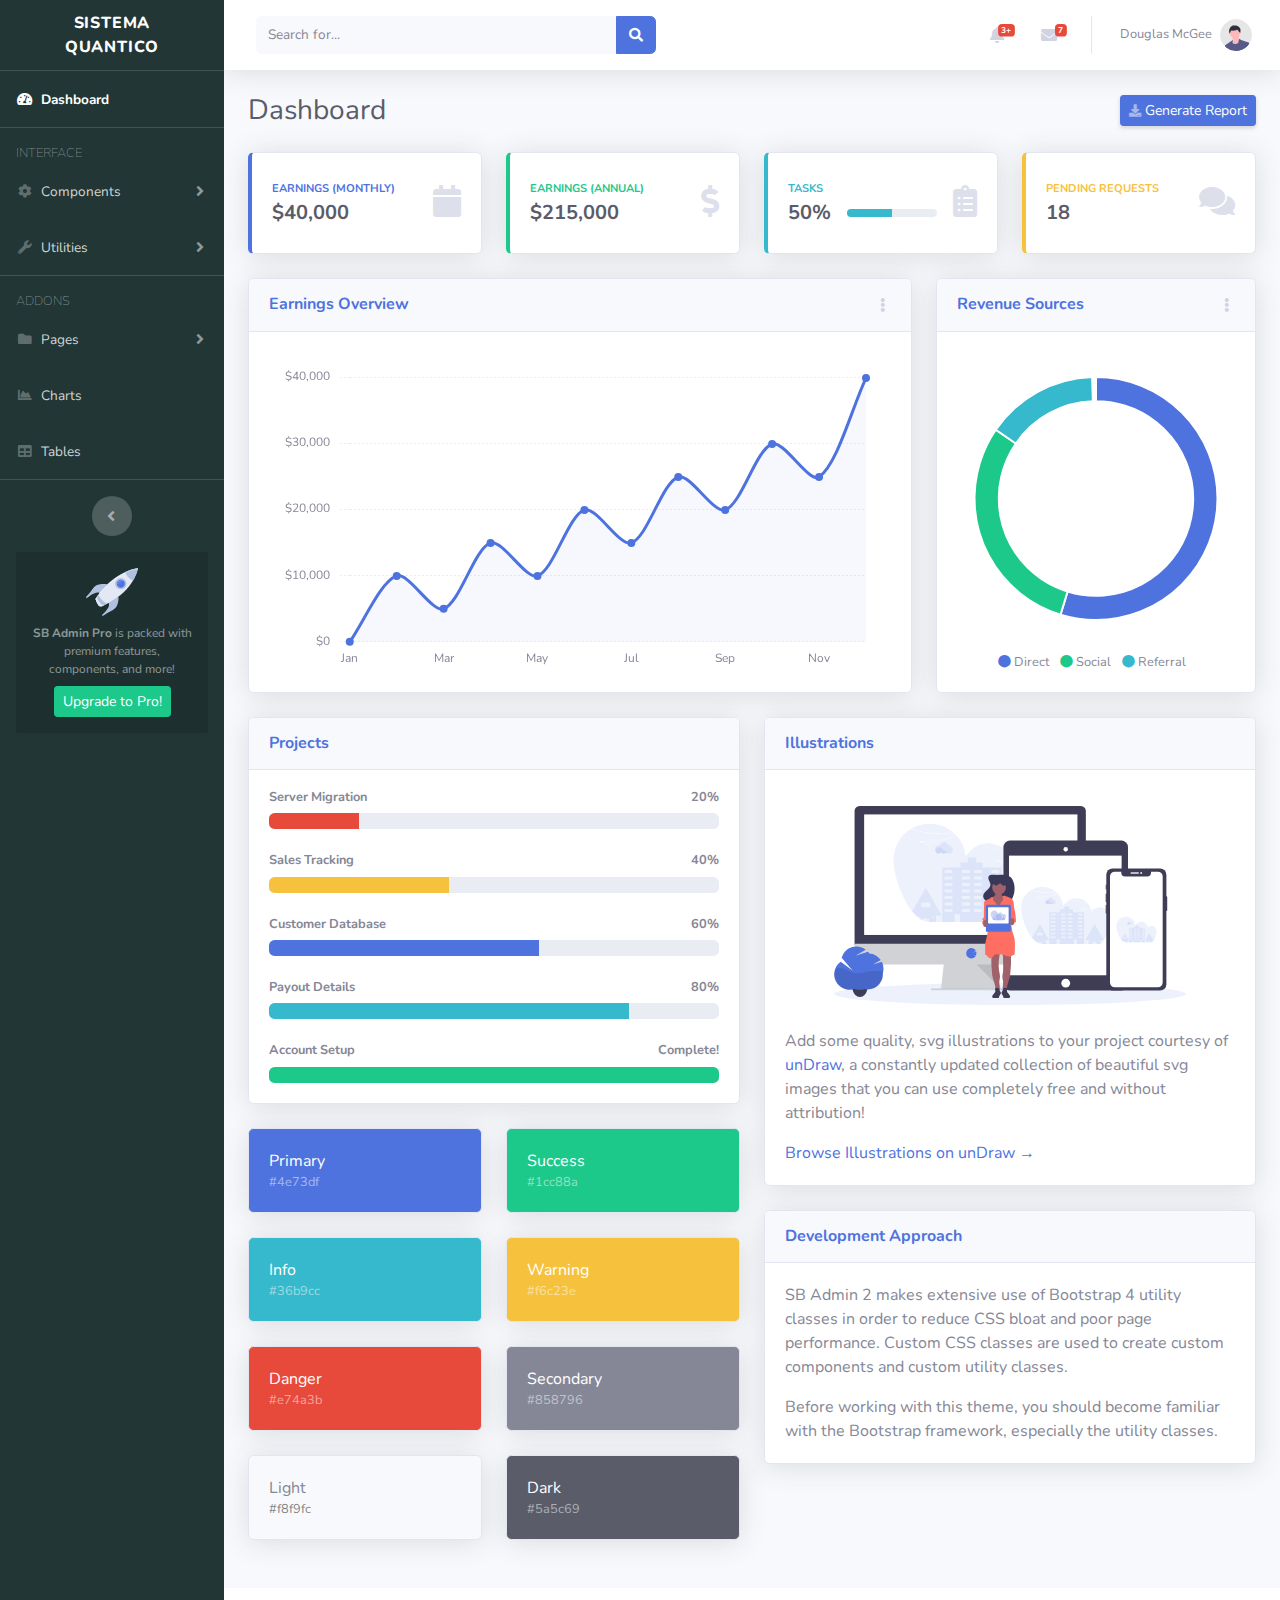
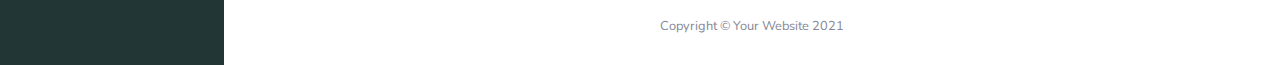
==== index.html @ 856a791e "eu nao soube oq escrever" ====
<!DOCTYPE html>
<html lang="en">

<head>

    <meta charset="utf-8">
    <meta http-equiv="X-UA-Compatible" content="IE=edge">
    <meta name="viewport" content="width=device-width, initial-scale=1, shrink-to-fit=no">
    <meta name="description" content="">
    <meta name="author" content="">

    <title>SB Admin 2 - Dashboard</title>

    <!-- Custom fonts for this template-->
    <link href="vendor/fontawesome-free/css/all.min.css" rel="stylesheet" type="text/css">
    <link
        href="https://fonts.googleapis.com/css?family=Nunito:200,200i,300,300i,400,400i,600,600i,700,700i,800,800i,900,900i"
        rel="stylesheet">

    <!-- Custom styles for this template-->
    <link href="css/sb-admin-2.min.css" rel="stylesheet">

</head>

<body id="page-top">

    <!-- Page Wrapper -->
    <div id="wrapper">

        <!-- Sidebar -->
        <ul class="navbar-nav bg-gradient-primary sidebar sidebar-dark accordion" id="accordionSidebar">

            <!-- Sidebar - Brand -->
            <a class="sidebar-brand d-flex align-items-center justify-content-center" href="index.html">
                <div class="sidebar-brand-icon rotate-n-15">
                    
                </div>
                <div class="sidebar-brand-text mx-3">Sistema Quantico</div>
            </a>

            <!-- Divider -->
            <hr class="sidebar-divider my-0">

            <!-- Nav Item - Dashboard -->
            <li class="nav-item active">
                <a class="nav-link" href="index.html">
                    <i class="fas fa-fw fa-tachometer-alt"></i>
                    <span>Dashboard</span></a>
            </li>

            <!-- Divider -->
            <hr class="sidebar-divider">

            <!-- Heading -->
            <div class="sidebar-heading">
                Interface
            </div>

            <!-- Nav Item - Pages Collapse Menu -->
            <li class="nav-item">
                <a class="nav-link collapsed" href="#" data-toggle="collapse" data-target="#collapseTwo"
                    aria-expanded="true" aria-controls="collapseTwo">
                    <i class="fas fa-fw fa-cog"></i>
                    <span>Components</span>
                </a>
                <div id="collapseTwo" class="collapse" aria-labelledby="headingTwo" data-parent="#accordionSidebar">
                    <div class="bg-white py-2 collapse-inner rounded">
                        <h6 class="collapse-header">Custom Components:</h6>
                        <a class="collapse-item" href="buttons.html">Buttons</a>
                        <a class="collapse-item" href="cards.html">Cards</a>
                    </div>
                </div>
            </li>

            <!-- Nav Item - Utilities Collapse Menu -->
            <li class="nav-item">
                <a class="nav-link collapsed" href="#" data-toggle="collapse" data-target="#collapseUtilities"
                    aria-expanded="true" aria-controls="collapseUtilities">
                    <i class="fas fa-fw fa-wrench"></i>
                    <span>Utilities</span>
                </a>
                <div id="collapseUtilities" class="collapse" aria-labelledby="headingUtilities"
                    data-parent="#accordionSidebar">
                    <div class="bg-white py-2 collapse-inner rounded">
                        <h6 class="collapse-header">Custom Utilities:</h6>
                        <a class="collapse-item" href="utilities-color.html">Colors</a>
                        <a class="collapse-item" href="utilities-border.html">Borders</a>
                        <a class="collapse-item" href="utilities-animation.html">Animations</a>
                        <a class="collapse-item" href="utilities-other.html">Other</a>
                    </div>
                </div>
            </li>

            <!-- Divider -->
            <hr class="sidebar-divider">

            <!-- Heading -->
            <div class="sidebar-heading">
                Addons
            </div>

            <!-- Nav Item - Pages Collapse Menu -->
            <li class="nav-item">
                <a class="nav-link collapsed" href="#" data-toggle="collapse" data-target="#collapsePages"
                    aria-expanded="true" aria-controls="collapsePages">
                    <i class="fas fa-fw fa-folder"></i>
                    <span>Pages</span>
                </a>
                <div id="collapsePages" class="collapse" aria-labelledby="headingPages" data-parent="#accordionSidebar">
                    <div class="bg-white py-2 collapse-inner rounded">
                        <h6 class="collapse-header">Login Screens:</h6>
                        <a class="collapse-item" href="login.html">Login</a>
                        <a class="collapse-item" href="register.html">Register</a>
                        <a class="collapse-item" href="forgot-password.html">Forgot Password</a>
                        <div class="collapse-divider"></div>
                        <h6 class="collapse-header">Other Pages:</h6>
                        <a class="collapse-item" href="404.html">404 Page</a>
                        <a class="collapse-item" href="blank.html">Blank Page</a>
                    </div>
                </div>
            </li>

            <!-- Nav Item - Charts -->
            <li class="nav-item">
                <a class="nav-link" href="charts.html">
                    <i class="fas fa-fw fa-chart-area"></i>
                    <span>Charts</span></a>
            </li>

            <!-- Nav Item - Tables -->
            <li class="nav-item">
                <a class="nav-link" href="tables.html">
                    <i class="fas fa-fw fa-table"></i>
                    <span>Tables</span></a>
            </li>

            <!-- Divider -->
            <hr class="sidebar-divider d-none d-md-block">

            <!-- Sidebar Toggler (Sidebar) -->
            <div class="text-center d-none d-md-inline">
                <button class="rounded-circle border-0" id="sidebarToggle"></button>
            </div>

            <!-- Sidebar Message -->
            <div class="sidebar-card d-none d-lg-flex">
                <img class="sidebar-card-illustration mb-2" src="img/undraw_rocket.svg" alt="...">
                <p class="text-center mb-2"><strong>SB Admin Pro</strong> is packed with premium features, components, and more!</p>
                <a class="btn btn-success btn-sm" href="https://startbootstrap.com/theme/sb-admin-pro">Upgrade to Pro!</a>
            </div>

        </ul>
        <!-- End of Sidebar -->

        <!-- Content Wrapper -->
        <div id="content-wrapper" class="d-flex flex-column">

            <!-- Main Content -->
            <div id="content">

                <!-- Topbar -->
                <nav class="navbar navbar-expand navbar-light bg-white topbar mb-4 static-top shadow">

                    <!-- Sidebar Toggle (Topbar) -->
                    <button id="sidebarToggleTop" class="btn btn-link d-md-none rounded-circle mr-3">
                        <i class="fa fa-bars"></i>
                    </button>

                    <!-- Topbar Search -->
                    <form
                        class="d-none d-sm-inline-block form-inline mr-auto ml-md-3 my-2 my-md-0 mw-100 navbar-search">
                        <div class="input-group">
                            <input type="text" class="form-control bg-light border-0 small" placeholder="Search for..."
                                aria-label="Search" aria-describedby="basic-addon2">
                            <div class="input-group-append">
                                <button class="btn btn-primary" type="button">
                                    <i class="fas fa-search fa-sm"></i>
                                </button>
                            </div>
                        </div>
                    </form>

                    <!-- Topbar Navbar -->
                    <ul class="navbar-nav ml-auto">

                        <!-- Nav Item - Search Dropdown (Visible Only XS) -->
                        <li class="nav-item dropdown no-arrow d-sm-none">
                            <a class="nav-link dropdown-toggle" href="#" id="searchDropdown" role="button"
                                data-toggle="dropdown" aria-haspopup="true" aria-expanded="false">
                                <i class="fas fa-search fa-fw"></i>
                            </a>
                            <!-- Dropdown - Messages -->
                            <div class="dropdown-menu dropdown-menu-right p-3 shadow animated--grow-in"
                                aria-labelledby="searchDropdown">
                                <form class="form-inline mr-auto w-100 navbar-search">
                                    <div class="input-group">
                                        <input type="text" class="form-control bg-light border-0 small"
                                            placeholder="Search for..." aria-label="Search"
                                            aria-describedby="basic-addon2">
                                        <div class="input-group-append">
                                            <button class="btn btn-primary" type="button">
                                                <i class="fas fa-search fa-sm"></i>
                                            </button>
                                        </div>
                                    </div>
                                </form>
                            </div>
                        </li>

                        <!-- Nav Item - Alerts -->
                        <li class="nav-item dropdown no-arrow mx-1">
                            <a class="nav-link dropdown-toggle" href="#" id="alertsDropdown" role="button"
                                data-toggle="dropdown" aria-haspopup="true" aria-expanded="false">
                                <i class="fas fa-bell fa-fw"></i>
                                <!-- Counter - Alerts -->
                                <span class="badge badge-danger badge-counter">3+</span>
                            </a>
                            <!-- Dropdown - Alerts -->
                            <div class="dropdown-list dropdown-menu dropdown-menu-right shadow animated--grow-in"
                                aria-labelledby="alertsDropdown">
                                <h6 class="dropdown-header">
                                    Alerts Center
                                </h6>
                                <a class="dropdown-item d-flex align-items-center" href="#">
                                    <div class="mr-3">
                                        <div class="icon-circle bg-primary">
                                            <i class="fas fa-file-alt text-white"></i>
                                        </div>
                                    </div>
                                    <div>
                                        <div class="small text-gray-500">December 12, 2019</div>
                                        <span class="font-weight-bold">A new monthly report is ready to download!</span>
                                    </div>
                                </a>
                                <a class="dropdown-item d-flex align-items-center" href="#">
                                    <div class="mr-3">
                                        <div class="icon-circle bg-success">
                                            <i class="fas fa-donate text-white"></i>
                                        </div>
                                    </div>
                                    <div>
                                        <div class="small text-gray-500">December 7, 2019</div>
                                        $290.29 has been deposited into your account!
                                    </div>
                                </a>
                                <a class="dropdown-item d-flex align-items-center" href="#">
                                    <div class="mr-3">
                                        <div class="icon-circle bg-warning">
                                            <i class="fas fa-exclamation-triangle text-white"></i>
                                        </div>
                                    </div>
                                    <div>
                                        <div class="small text-gray-500">December 2, 2019</div>
                                        Spending Alert: We've noticed unusually high spending for your account.
                                    </div>
                                </a>
                                <a class="dropdown-item text-center small text-gray-500" href="#">Show All Alerts</a>
                            </div>
                        </li>

                        <!-- Nav Item - Messages -->
                        <li class="nav-item dropdown no-arrow mx-1">
                            <a class="nav-link dropdown-toggle" href="#" id="messagesDropdown" role="button"
                                data-toggle="dropdown" aria-haspopup="true" aria-expanded="false">
                                <i class="fas fa-envelope fa-fw"></i>
                                <!-- Counter - Messages -->
                                <span class="badge badge-danger badge-counter">7</span>
                            </a>
                            <!-- Dropdown - Messages -->
                            <div class="dropdown-list dropdown-menu dropdown-menu-right shadow animated--grow-in"
                                aria-labelledby="messagesDropdown">
                                <h6 class="dropdown-header">
                                    Message Center
                                </h6>
                                <a class="dropdown-item d-flex align-items-center" href="#">
                                    <div class="dropdown-list-image mr-3">
                                        <img class="rounded-circle" src="img/undraw_profile_1.svg"
                                            alt="...">
                                        <div class="status-indicator bg-success"></div>
                                    </div>
                                    <div class="font-weight-bold">
                                        <div class="text-truncate">Hi there! I am wondering if you can help me with a
                                            problem I've been having.</div>
                                        <div class="small text-gray-500">Emily Fowler · 58m</div>
                                    </div>
                                </a>
                                <a class="dropdown-item d-flex align-items-center" href="#">
                                    <div class="dropdown-list-image mr-3">
                                        <img class="rounded-circle" src="img/undraw_profile_2.svg"
                                            alt="...">
                                        <div class="status-indicator"></div>
                                    </div>
                                    <div>
                                        <div class="text-truncate">I have the photos that you ordered last month, how
                                            would you like them sent to you?</div>
                                        <div class="small text-gray-500">Jae Chun · 1d</div>
                                    </div>
                                </a>
                                <a class="dropdown-item d-flex align-items-center" href="#">
                                    <div class="dropdown-list-image mr-3">
                                        <img class="rounded-circle" src="img/undraw_profile_3.svg"
                                            alt="...">
                                        <div class="status-indicator bg-warning"></div>
                                    </div>
                                    <div>
                                        <div class="text-truncate">Last month's report looks great, I am very happy with
                                            the progress so far, keep up the good work!</div>
                                        <div class="small text-gray-500">Morgan Alvarez · 2d</div>
                                    </div>
                                </a>
                                <a class="dropdown-item d-flex align-items-center" href="#">
                                    <div class="dropdown-list-image mr-3">
                                        <img class="rounded-circle" src="https://source.unsplash.com/Mv9hjnEUHR4/60x60"
                                            alt="...">
                                        <div class="status-indicator bg-success"></div>
                                    </div>
                                    <div>
                                        <div class="text-truncate">Am I a good boy? The reason I ask is because someone
                                            told me that people say this to all dogs, even if they aren't good...</div>
                                        <div class="small text-gray-500">Chicken the Dog · 2w</div>
                                    </div>
                                </a>
                                <a class="dropdown-item text-center small text-gray-500" href="#">Read More Messages</a>
                            </div>
                        </li>

                        <div class="topbar-divider d-none d-sm-block"></div>

                        <!-- Nav Item - User Information -->
                        <li class="nav-item dropdown no-arrow">
                            <a class="nav-link dropdown-toggle" href="#" id="userDropdown" role="button"
                                data-toggle="dropdown" aria-haspopup="true" aria-expanded="false">
                                <span class="mr-2 d-none d-lg-inline text-gray-600 small">Douglas McGee</span>
                                <img class="img-profile rounded-circle"
                                    src="img/undraw_profile.svg">
                            </a>
                            <!-- Dropdown - User Information -->
                            <div class="dropdown-menu dropdown-menu-right shadow animated--grow-in"
                                aria-labelledby="userDropdown">
                                <a class="dropdown-item" href="#">
                                    <i class="fas fa-user fa-sm fa-fw mr-2 text-gray-400"></i>
                                    Profile
                                </a>
                                <a class="dropdown-item" href="#">
                                    <i class="fas fa-cogs fa-sm fa-fw mr-2 text-gray-400"></i>
                                    Settings
                                </a>
                                <a class="dropdown-item" href="#">
                                    <i class="fas fa-list fa-sm fa-fw mr-2 text-gray-400"></i>
                                    Activity Log
                                </a>
                                <div class="dropdown-divider"></div>
                                <a class="dropdown-item" href="#" data-toggle="modal" data-target="#logoutModal">
                                    <i class="fas fa-sign-out-alt fa-sm fa-fw mr-2 text-gray-400"></i>
                                    Logout
                                </a>
                            </div>
                        </li>

                    </ul>

                </nav>
                <!-- End of Topbar -->

                <!-- Begin Page Content -->
                <div class="container-fluid">

                    <!-- Page Heading -->
                    <div class="d-sm-flex align-items-center justify-content-between mb-4">
                        <h1 class="h3 mb-0 text-gray-800">Dashboard</h1>
                        <a href="#" class="d-none d-sm-inline-block btn btn-sm btn-primary shadow-sm"><i
                                class="fas fa-download fa-sm text-white-50"></i> Generate Report</a>
                    </div>

                    <!-- Content Row -->
                    <div class="row">

                        <!-- Earnings (Monthly) Card Example -->
                        <div class="col-xl-3 col-md-6 mb-4">
                            <div class="card border-left-primary shadow h-100 py-2">
                                <div class="card-body">
                                    <div class="row no-gutters align-items-center">
                                        <div class="col mr-2">
                                            <div class="text-xs font-weight-bold text-primary text-uppercase mb-1">
                                                Earnings (Monthly)</div>
                                            <div class="h5 mb-0 font-weight-bold text-gray-800">$40,000</div>
                                        </div>
                                        <div class="col-auto">
                                            <i class="fas fa-calendar fa-2x text-gray-300"></i>
                                        </div>
                                    </div>
                                </div>
                            </div>
                        </div>

                        <!-- Earnings (Monthly) Card Example -->
                        <div class="col-xl-3 col-md-6 mb-4">
                            <div class="card border-left-success shadow h-100 py-2">
                                <div class="card-body">
                                    <div class="row no-gutters align-items-center">
                                        <div class="col mr-2">
                                            <div class="text-xs font-weight-bold text-success text-uppercase mb-1">
                                                Earnings (Annual)</div>
                                            <div class="h5 mb-0 font-weight-bold text-gray-800">$215,000</div>
                                        </div>
                                        <div class="col-auto">
                                            <i class="fas fa-dollar-sign fa-2x text-gray-300"></i>
                                        </div>
                                    </div>
                                </div>
                            </div>
                        </div>

                        <!-- Earnings (Monthly) Card Example -->
                        <div class="col-xl-3 col-md-6 mb-4">
                            <div class="card border-left-info shadow h-100 py-2">
                                <div class="card-body">
                                    <div class="row no-gutters align-items-center">
                                        <div class="col mr-2">
                                            <div class="text-xs font-weight-bold text-info text-uppercase mb-1">Tasks
                                            </div>
                                            <div class="row no-gutters align-items-center">
                                                <div class="col-auto">
                                                    <div class="h5 mb-0 mr-3 font-weight-bold text-gray-800">50%</div>
                                                </div>
                                                <div class="col">
                                                    <div class="progress progress-sm mr-2">
                                                        <div class="progress-bar bg-info" role="progressbar"
                                                            style="width: 50%" aria-valuenow="50" aria-valuemin="0"
                                                            aria-valuemax="100"></div>
                                                    </div>
                                                </div>
                                            </div>
                                        </div>
                                        <div class="col-auto">
                                            <i class="fas fa-clipboard-list fa-2x text-gray-300"></i>
                                        </div>
                                    </div>
                                </div>
                            </div>
                        </div>

                        <!-- Pending Requests Card Example -->
                        <div class="col-xl-3 col-md-6 mb-4">
                            <div class="card border-left-warning shadow h-100 py-2">
                                <div class="card-body">
                                    <div class="row no-gutters align-items-center">
                                        <div class="col mr-2">
                                            <div class="text-xs font-weight-bold text-warning text-uppercase mb-1">
                                                Pending Requests</div>
                                            <div class="h5 mb-0 font-weight-bold text-gray-800">18</div>
                                        </div>
                                        <div class="col-auto">
                                            <i class="fas fa-comments fa-2x text-gray-300"></i>
                                        </div>
                                    </div>
                                </div>
                            </div>
                        </div>
                    </div>

                    <!-- Content Row -->

                    <div class="row">

                        <!-- Area Chart -->
                        <div class="col-xl-8 col-lg-7">
                            <div class="card shadow mb-4">
                                <!-- Card Header - Dropdown -->
                                <div
                                    class="card-header py-3 d-flex flex-row align-items-center justify-content-between">
                                    <h6 class="m-0 font-weight-bold text-primary">Earnings Overview</h6>
                                    <div class="dropdown no-arrow">
                                        <a class="dropdown-toggle" href="#" role="button" id="dropdownMenuLink"
                                            data-toggle="dropdown" aria-haspopup="true" aria-expanded="false">
                                            <i class="fas fa-ellipsis-v fa-sm fa-fw text-gray-400"></i>
                                        </a>
                                        <div class="dropdown-menu dropdown-menu-right shadow animated--fade-in"
                                            aria-labelledby="dropdownMenuLink">
                                            <div class="dropdown-header">Dropdown Header:</div>
                                            <a class="dropdown-item" href="#">Action</a>
                                            <a class="dropdown-item" href="#">Another action</a>
                                            <div class="dropdown-divider"></div>
                                            <a class="dropdown-item" href="#">Something else here</a>
                                        </div>
                                    </div>
                                </div>
                                <!-- Card Body -->
                                <div class="card-body">
                                    <div class="chart-area">
                                        <canvas id="myAreaChart"></canvas>
                                    </div>
                                </div>
                            </div>
                        </div>

                        <!-- Pie Chart -->
                        <div class="col-xl-4 col-lg-5">
                            <div class="card shadow mb-4">
                                <!-- Card Header - Dropdown -->
                                <div
                                    class="card-header py-3 d-flex flex-row align-items-center justify-content-between">
                                    <h6 class="m-0 font-weight-bold text-primary">Revenue Sources</h6>
                                    <div class="dropdown no-arrow">
                                        <a class="dropdown-toggle" href="#" role="button" id="dropdownMenuLink"
                                            data-toggle="dropdown" aria-haspopup="true" aria-expanded="false">
                                            <i class="fas fa-ellipsis-v fa-sm fa-fw text-gray-400"></i>
                                        </a>
                                        <div class="dropdown-menu dropdown-menu-right shadow animated--fade-in"
                                            aria-labelledby="dropdownMenuLink">
                                            <div class="dropdown-header">Dropdown Header:</div>
                                            <a class="dropdown-item" href="#">Action</a>
                                            <a class="dropdown-item" href="#">Another action</a>
                                            <div class="dropdown-divider"></div>
                                            <a class="dropdown-item" href="#">Something else here</a>
                                        </div>
                                    </div>
                                </div>
                                <!-- Card Body -->
                                <div class="card-body">
                                    <div class="chart-pie pt-4 pb-2">
                                        <canvas id="myPieChart"></canvas>
                                    </div>
                                    <div class="mt-4 text-center small">
                                        <span class="mr-2">
                                            <i class="fas fa-circle text-primary"></i> Direct
                                        </span>
                                        <span class="mr-2">
                                            <i class="fas fa-circle text-success"></i> Social
                                        </span>
                                        <span class="mr-2">
                                            <i class="fas fa-circle text-info"></i> Referral
                                        </span>
                                    </div>
                                </div>
                            </div>
                        </div>
                    </div>

                    <!-- Content Row -->
                    <div class="row">

                        <!-- Content Column -->
                        <div class="col-lg-6 mb-4">

                            <!-- Project Card Example -->
                            <div class="card shadow mb-4">
                                <div class="card-header py-3">
                                    <h6 class="m-0 font-weight-bold text-primary">Projects</h6>
                                </div>
                                <div class="card-body">
                                    <h4 class="small font-weight-bold">Server Migration <span
                                            class="float-right">20%</span></h4>
                                    <div class="progress mb-4">
                                        <div class="progress-bar bg-danger" role="progressbar" style="width: 20%"
                                            aria-valuenow="20" aria-valuemin="0" aria-valuemax="100"></div>
                                    </div>
                                    <h4 class="small font-weight-bold">Sales Tracking <span
                                            class="float-right">40%</span></h4>
                                    <div class="progress mb-4">
                                        <div class="progress-bar bg-warning" role="progressbar" style="width: 40%"
                                            aria-valuenow="40" aria-valuemin="0" aria-valuemax="100"></div>
                                    </div>
                                    <h4 class="small font-weight-bold">Customer Database <span
                                            class="float-right">60%</span></h4>
                                    <div class="progress mb-4">
                                        <div class="progress-bar" role="progressbar" style="width: 60%"
                                            aria-valuenow="60" aria-valuemin="0" aria-valuemax="100"></div>
                                    </div>
                                    <h4 class="small font-weight-bold">Payout Details <span
                                            class="float-right">80%</span></h4>
                                    <div class="progress mb-4">
                                        <div class="progress-bar bg-info" role="progressbar" style="width: 80%"
                                            aria-valuenow="80" aria-valuemin="0" aria-valuemax="100"></div>
                                    </div>
                                    <h4 class="small font-weight-bold">Account Setup <span
                                            class="float-right">Complete!</span></h4>
                                    <div class="progress">
                                        <div class="progress-bar bg-success" role="progressbar" style="width: 100%"
                                            aria-valuenow="100" aria-valuemin="0" aria-valuemax="100"></div>
                                    </div>
                                </div>
                            </div>

                            <!-- Color System -->
                            <div class="row">
                                <div class="col-lg-6 mb-4">
                                    <div class="card bg-primary text-white shadow">
                                        <div class="card-body">
                                            Primary
                                            <div class="text-white-50 small">#4e73df</div>
                                        </div>
                                    </div>
                                </div>
                                <div class="col-lg-6 mb-4">
                                    <div class="card bg-success text-white shadow">
                                        <div class="card-body">
                                            Success
                                            <div class="text-white-50 small">#1cc88a</div>
                                        </div>
                                    </div>
                                </div>
                                <div class="col-lg-6 mb-4">
                                    <div class="card bg-info text-white shadow">
                                        <div class="card-body">
                                            Info
                                            <div class="text-white-50 small">#36b9cc</div>
                                        </div>
                                    </div>
                                </div>
                                <div class="col-lg-6 mb-4">
                                    <div class="card bg-warning text-white shadow">
                                        <div class="card-body">
                                            Warning
                                            <div class="text-white-50 small">#f6c23e</div>
                                        </div>
                                    </div>
                                </div>
                                <div class="col-lg-6 mb-4">
                                    <div class="card bg-danger text-white shadow">
                                        <div class="card-body">
                                            Danger
                                            <div class="text-white-50 small">#e74a3b</div>
                                        </div>
                                    </div>
                                </div>
                                <div class="col-lg-6 mb-4">
                                    <div class="card bg-secondary text-white shadow">
                                        <div class="card-body">
                                            Secondary
                                            <div class="text-white-50 small">#858796</div>
                                        </div>
                                    </div>
                                </div>
                                <div class="col-lg-6 mb-4">
                                    <div class="card bg-light text-black shadow">
                                        <div class="card-body">
                                            Light
                                            <div class="text-black-50 small">#f8f9fc</div>
                                        </div>
                                    </div>
                                </div>
                                <div class="col-lg-6 mb-4">
                                    <div class="card bg-dark text-white shadow">
                                        <div class="card-body">
                                            Dark
                                            <div class="text-white-50 small">#5a5c69</div>
                                        </div>
                                    </div>
                                </div>
                            </div>

                        </div>

                        <div class="col-lg-6 mb-4">

                            <!-- Illustrations -->
                            <div class="card shadow mb-4">
                                <div class="card-header py-3">
                                    <h6 class="m-0 font-weight-bold text-primary">Illustrations</h6>
                                </div>
                                <div class="card-body">
                                    <div class="text-center">
                                        <img class="img-fluid px-3 px-sm-4 mt-3 mb-4" style="width: 25rem;"
                                            src="img/undraw_posting_photo.svg" alt="...">
                                    </div>
                                    <p>Add some quality, svg illustrations to your project courtesy of <a
                                            target="_blank" rel="nofollow" href="https://undraw.co/">unDraw</a>, a
                                        constantly updated collection of beautiful svg images that you can use
                                        completely free and without attribution!</p>
                                    <a target="_blank" rel="nofollow" href="https://undraw.co/">Browse Illustrations on
                                        unDraw &rarr;</a>
                                </div>
                            </div>

                            <!-- Approach -->
                            <div class="card shadow mb-4">
                                <div class="card-header py-3">
                                    <h6 class="m-0 font-weight-bold text-primary">Development Approach</h6>
                                </div>
                                <div class="card-body">
                                    <p>SB Admin 2 makes extensive use of Bootstrap 4 utility classes in order to reduce
                                        CSS bloat and poor page performance. Custom CSS classes are used to create
                                        custom components and custom utility classes.</p>
                                    <p class="mb-0">Before working with this theme, you should become familiar with the
                                        Bootstrap framework, especially the utility classes.</p>
                                </div>
                            </div>

                        </div>
                    </div>

                </div>
                <!-- /.container-fluid -->

            </div>
            <!-- End of Main Content -->

            <!-- Footer -->
            <footer class="sticky-footer bg-white">
                <div class="container my-auto">
                    <div class="copyright text-center my-auto">
                        <span>Copyright &copy; Your Website 2021</span>
                    </div>
                </div>
            </footer>
            <!-- End of Footer -->

        </div>
        <!-- End of Content Wrapper -->

    </div>
    <!-- End of Page Wrapper -->

    <!-- Scroll to Top Button-->
    <a class="scroll-to-top rounded" href="#page-top">
        <i class="fas fa-angle-up"></i>
    </a>

    <!-- Logout Modal-->
    <div class="modal fade" id="logoutModal" tabindex="-1" role="dialog" aria-labelledby="exampleModalLabel"
        aria-hidden="true">
        <div class="modal-dialog" role="document">
            <div class="modal-content">
                <div class="modal-header">
                    <h5 class="modal-title" id="exampleModalLabel">Ready to Leave?</h5>
                    <button class="close" type="button" data-dismiss="modal" aria-label="Close">
                        <span aria-hidden="true">×</span>
                    </button>
                </div>
                <div class="modal-body">Select "Logout" below if you are ready to end your current session.</div>
                <div class="modal-footer">
                    <button class="btn btn-secondary" type="button" data-dismiss="modal">Cancel</button>
                    <a class="btn btn-primary" href="login.html">Logout</a>
                </div>
            </div>
        </div>
    </div>

    <!-- Bootstrap core JavaScript-->
    <script src="vendor/jquery/jquery.min.js"></script>
    <script src="vendor/bootstrap/js/bootstrap.bundle.min.js"></script>

    <!-- Core plugin JavaScript-->
    <script src="vendor/jquery-easing/jquery.easing.min.js"></script>

    <!-- Custom scripts for all pages-->
    <script src="js/sb-admin-2.min.js"></script>

    <!-- Page level plugins -->
    <script src="vendor/chart.js/Chart.min.js"></script>

    <!-- Page level custom scripts -->
    <script src="js/demo/chart-area-demo.js"></script>
    <script src="js/demo/chart-pie-demo.js"></script>

</body>

</html>
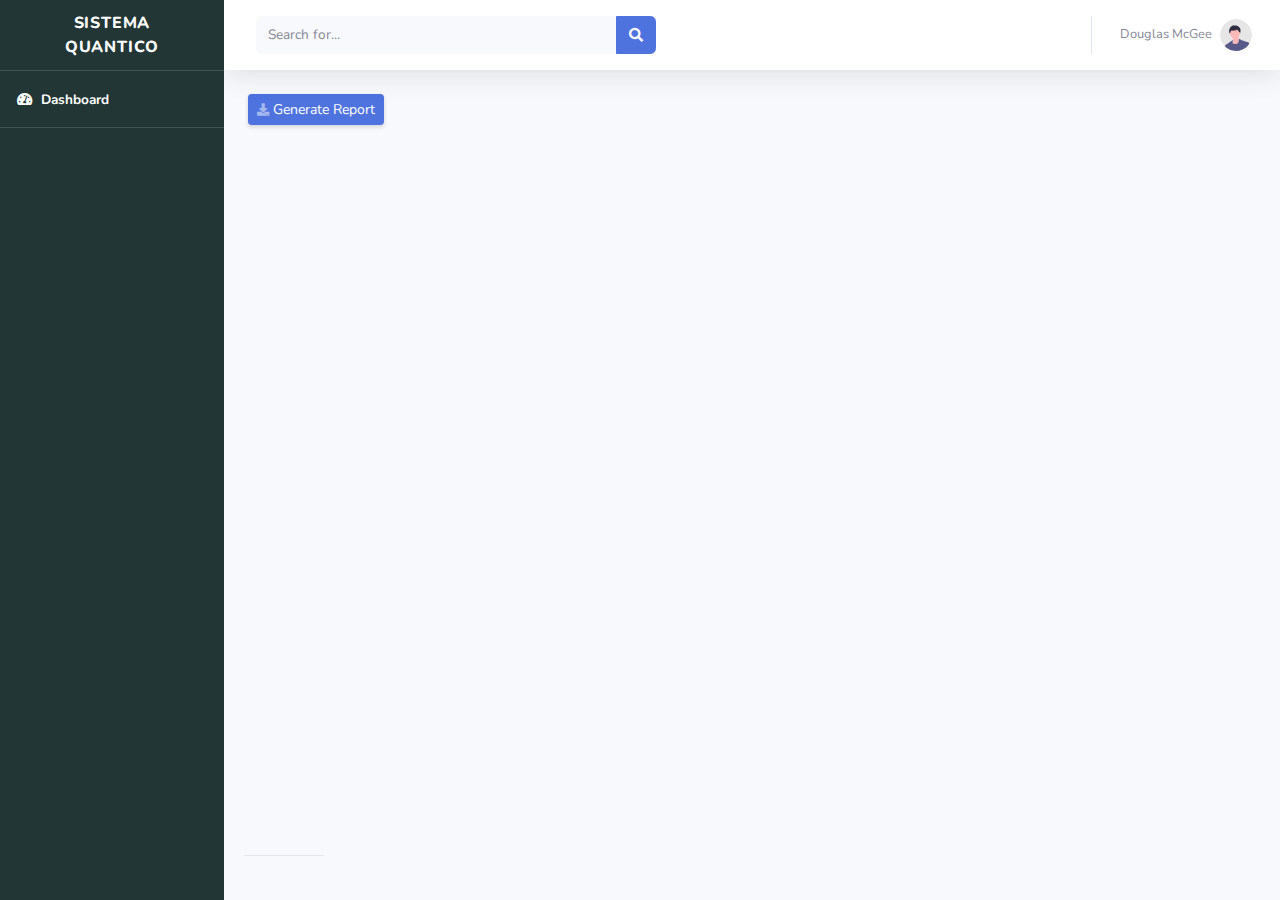
==== commit 7fd70c0e: "nao sei o q ecrever" ====
--- a/index.html
+++ b/index.html
@@ -9,7 +9,7 @@
     <meta name="description" content="">
     <meta name="author" content="">
 
-    <title>SB Admin 2 - Dashboard</title>
+    <title>Sistema Quantico </title>
 
     <!-- Custom fonts for this template-->
     <link href="vendor/fontawesome-free/css/all.min.css" rel="stylesheet" type="text/css">
@@ -52,12 +52,12 @@
             <hr class="sidebar-divider">
 
             <!-- Heading -->
-            <div class="sidebar-heading">
+            <!--div class="sidebar-heading">
                 Interface
-            </div>
+            </div-->
 
             <!-- Nav Item - Pages Collapse Menu -->
-            <li class="nav-item">
+            <!--li class="nav-item">
                 <a class="nav-link collapsed" href="#" data-toggle="collapse" data-target="#collapseTwo"
                     aria-expanded="true" aria-controls="collapseTwo">
                     <i class="fas fa-fw fa-cog"></i>
@@ -70,10 +70,10 @@
                         <a class="collapse-item" href="cards.html">Cards</a>
                     </div>
                 </div>
-            </li>
+            </li-->
 
             <!-- Nav Item - Utilities Collapse Menu -->
-            <li class="nav-item">
+            <!--li class="nav-item">
                 <a class="nav-link collapsed" href="#" data-toggle="collapse" data-target="#collapseUtilities"
                     aria-expanded="true" aria-controls="collapseUtilities">
                     <i class="fas fa-fw fa-wrench"></i>
@@ -89,18 +89,18 @@
                         <a class="collapse-item" href="utilities-other.html">Other</a>
                     </div>
                 </div>
-            </li>
+            </li-->
 
             <!-- Divider -->
-            <hr class="sidebar-divider">
+            <!--hr class="sidebar-divider"-->
 
             <!-- Heading -->
-            <div class="sidebar-heading">
+            <!--div class="sidebar-heading">
                 Addons
-            </div>
+            </div-->
 
             <!-- Nav Item - Pages Collapse Menu -->
-            <li class="nav-item">
+            <!--li class="nav-item">
                 <a class="nav-link collapsed" href="#" data-toggle="collapse" data-target="#collapsePages"
                     aria-expanded="true" aria-controls="collapsePages">
                     <i class="fas fa-fw fa-folder"></i>
@@ -118,36 +118,36 @@
                         <a class="collapse-item" href="blank.html">Blank Page</a>
                     </div>
                 </div>
-            </li>
+            </li-->
 
             <!-- Nav Item - Charts -->
-            <li class="nav-item">
+            <!--li class="nav-item">
                 <a class="nav-link" href="charts.html">
                     <i class="fas fa-fw fa-chart-area"></i>
                     <span>Charts</span></a>
-            </li>
+            </li-->
 
             <!-- Nav Item - Tables -->
-            <li class="nav-item">
+            <!--li class="nav-item">
                 <a class="nav-link" href="tables.html">
                     <i class="fas fa-fw fa-table"></i>
                     <span>Tables</span></a>
-            </li>
+            </li-->
 
             <!-- Divider -->
-            <hr class="sidebar-divider d-none d-md-block">
+            <!--hr class="sidebar-divider d-none d-md-block"-->
 
             <!-- Sidebar Toggler (Sidebar) -->
             <div class="text-center d-none d-md-inline">
-                <button class="rounded-circle border-0" id="sidebarToggle"></button>
+                
             </div>
 
             <!-- Sidebar Message -->
-            <div class="sidebar-card d-none d-lg-flex">
+            <!--div class="sidebar-card d-none d-lg-flex">
                 <img class="sidebar-card-illustration mb-2" src="img/undraw_rocket.svg" alt="...">
                 <p class="text-center mb-2"><strong>SB Admin Pro</strong> is packed with premium features, components, and more!</p>
                 <a class="btn btn-success btn-sm" href="https://startbootstrap.com/theme/sb-admin-pro">Upgrade to Pro!</a>
-            </div>
+            </div-->
 
         </ul>
         <!-- End of Sidebar -->
@@ -208,12 +208,12 @@
                         </li>
 
                         <!-- Nav Item - Alerts -->
-                        <li class="nav-item dropdown no-arrow mx-1">
+                        <!--li class="nav-item dropdown no-arrow mx-1">
                             <a class="nav-link dropdown-toggle" href="#" id="alertsDropdown" role="button"
                                 data-toggle="dropdown" aria-haspopup="true" aria-expanded="false">
-                                <i class="fas fa-bell fa-fw"></i>
+                                <i class="fas fa-bell fa-fw"></i-->
                                 <!-- Counter - Alerts -->
-                                <span class="badge badge-danger badge-counter">3+</span>
+                                <!--span class="badge badge-danger badge-counter">3+</span-->
                             </a>
                             <!-- Dropdown - Alerts -->
                             <div class="dropdown-list dropdown-menu dropdown-menu-right shadow animated--grow-in"
@@ -259,13 +259,13 @@
                         </li>
 
                         <!-- Nav Item - Messages -->
-                        <li class="nav-item dropdown no-arrow mx-1">
+                        <!--li class="nav-item dropdown no-arrow mx-1">
                             <a class="nav-link dropdown-toggle" href="#" id="messagesDropdown" role="button"
                                 data-toggle="dropdown" aria-haspopup="true" aria-expanded="false">
-                                <i class="fas fa-envelope fa-fw"></i>
+                                <i class="fas fa-envelope fa-fw"></i-->
                                 <!-- Counter - Messages -->
-                                <span class="badge badge-danger badge-counter">7</span>
-                            </a>
+                                <!--span class="badge badge-danger badge-counter">7</span>
+                            </a-->
                             <!-- Dropdown - Messages -->
                             <div class="dropdown-list dropdown-menu dropdown-menu-right shadow animated--grow-in"
                                 aria-labelledby="messagesDropdown">
@@ -367,7 +367,7 @@
 
                     <!-- Page Heading -->
                     <div class="d-sm-flex align-items-center justify-content-between mb-4">
-                        <h1 class="h3 mb-0 text-gray-800">Dashboard</h1>
+                        <!--h1 class="h3 mb-0 text-gray-800">Dashboard</h1-->
                         <a href="#" class="d-none d-sm-inline-block btn btn-sm btn-primary shadow-sm"><i
                                 class="fas fa-download fa-sm text-white-50"></i> Generate Report</a>
                     </div>
@@ -377,16 +377,34 @@
 
                         <!-- Earnings (Monthly) Card Example -->
                         <div class="col-xl-3 col-md-6 mb-4">
-                            <div class="card border-left-primary shadow h-100 py-2">
+                            <!--div class="card border-left-primary shadow h-100 py-2">
+                                <div class="card-body"-->
+                                    <div class="row no-gutters align-items-center">
+                                        <div class="col mr-2">
+                                            <!--div class="text-xs font-weight-bold text-primary text-uppercase mb-1">
+                                                Earnings (Monthly)</div-->
+                                            <!--div class="h5 mb-0 font-weight-bold text-gray-800">$40,000</div-->
+                                        </div>
+                                        <div class="col-auto">
+                                            <!--i class="fas fa-calendar fa-2x text-gray-300"></i-->
+                                        </div>
+                                    </div>
+                                </div>
+                            </div>
+                        </div>
+
+                        <!-- Earnings (Monthly) Card Example -->
+                        <div class="col-xl-3 col-md-6 mb-4">
+                            <!--div class="card border-left-success shadow h-100 py-2"-->
                                 <div class="card-body">
                                     <div class="row no-gutters align-items-center">
                                         <div class="col mr-2">
-                                            <div class="text-xs font-weight-bold text-primary text-uppercase mb-1">
-                                                Earnings (Monthly)</div>
-                                            <div class="h5 mb-0 font-weight-bold text-gray-800">$40,000</div>
+                                            <!--div class="text-xs font-weight-bold text-success text-uppercase mb-1">
+                                                Earnings (Annual)</div-->
+                                            <!--div class="h5 mb-0 font-weight-bold text-gray-800">$215,000</div-->
                                         </div>
                                         <div class="col-auto">
-                                            <i class="fas fa-calendar fa-2x text-gray-300"></i>
+                                            <!--i class="fas fa-dollar-sign fa-2x text-gray-300"></i-->
                                         </div>
                                     </div>
                                 </div>
@@ -395,36 +413,18 @@
 
                         <!-- Earnings (Monthly) Card Example -->
                         <div class="col-xl-3 col-md-6 mb-4">
-                            <div class="card border-left-success shadow h-100 py-2">
+                            <!--div class="card border-left-info shadow h-100 py-2"-->
                                 <div class="card-body">
                                     <div class="row no-gutters align-items-center">
                                         <div class="col mr-2">
-                                            <div class="text-xs font-weight-bold text-success text-uppercase mb-1">
-                                                Earnings (Annual)</div>
-                                            <div class="h5 mb-0 font-weight-bold text-gray-800">$215,000</div>
-                                        </div>
-                                        <div class="col-auto">
-                                            <i class="fas fa-dollar-sign fa-2x text-gray-300"></i>
-                                        </div>
-                                    </div>
-                                </div>
-                            </div>
-                        </div>
-
-                        <!-- Earnings (Monthly) Card Example -->
-                        <div class="col-xl-3 col-md-6 mb-4">
-                            <div class="card border-left-info shadow h-100 py-2">
-                                <div class="card-body">
-                                    <div class="row no-gutters align-items-center">
-                                        <div class="col mr-2">
-                                            <div class="text-xs font-weight-bold text-info text-uppercase mb-1">Tasks
-                                            </div>
+                                            <!--div class="text-xs font-weight-bold text-info text-uppercase mb-1">Tasks
+                                            </div-->
                                             <div class="row no-gutters align-items-center">
                                                 <div class="col-auto">
-                                                    <div class="h5 mb-0 mr-3 font-weight-bold text-gray-800">50%</div>
+                                                    <!--div class="h5 mb-0 mr-3 font-weight-bold text-gray-800">50%</div-->
                                                 </div>
                                                 <div class="col">
-                                                    <div class="progress progress-sm mr-2">
+                                                    <!--div class="progress progress-sm mr-2">
                                                         <div class="progress-bar bg-info" role="progressbar"
                                                             style="width: 50%" aria-valuenow="50" aria-valuemin="0"
                                                             aria-valuemax="100"></div>
@@ -438,11 +438,11 @@
                                     </div>
                                 </div>
                             </div>
-                        </div>
+                        </div-->
 
                         <!-- Pending Requests Card Example -->
-                        <div class="col-xl-3 col-md-6 mb-4">
-                            <div class="card border-left-warning shadow h-100 py-2">
+                        <!--div class="col-xl-3 col-md-6 mb-4"-->
+                            <!--div class="card border-left-warning shadow h-100 py-2">
                                 <div class="card-body">
                                     <div class="row no-gutters align-items-center">
                                         <div class="col mr-2">
@@ -457,17 +457,17 @@
                                 </div>
                             </div>
                         </div>
-                    </div>
+                    </div-->
 
                     <!-- Content Row -->
 
                     <div class="row">
 
                         <!-- Area Chart -->
-                        <div class="col-xl-8 col-lg-7">
-                            <div class="card shadow mb-4">
+                        <!--div class="col-xl-8 col-lg-7">
+                            <div class="card shadow mb-4"-->
                                 <!-- Card Header - Dropdown -->
-                                <div
+                                <!--div
                                     class="card-header py-3 d-flex flex-row align-items-center justify-content-between">
                                     <h6 class="m-0 font-weight-bold text-primary">Earnings Overview</h6>
                                     <div class="dropdown no-arrow">
@@ -484,23 +484,23 @@
                                             <a class="dropdown-item" href="#">Something else here</a>
                                         </div>
                                     </div>
-                                </div>
+                                </div-->
                                 <!-- Card Body -->
-                                <div class="card-body">
+                                <!--div class="card-body">
                                     <div class="chart-area">
                                         <canvas id="myAreaChart"></canvas>
                                     </div>
                                 </div>
                             </div>
-                        </div>
+                        </div-->
 
                         <!-- Pie Chart -->
-                        <div class="col-xl-4 col-lg-5">
-                            <div class="card shadow mb-4">
+                        <!--div class="col-xl-4 col-lg-5">
+                            <div class="card shadow mb-4"-->
                                 <!-- Card Header - Dropdown -->
                                 <div
                                     class="card-header py-3 d-flex flex-row align-items-center justify-content-between">
-                                    <h6 class="m-0 font-weight-bold text-primary">Revenue Sources</h6>
+                                    <!--h6 class="m-0 font-weight-bold text-primary">Revenue Sources</h6>
                                     <div class="dropdown no-arrow">
                                         <a class="dropdown-toggle" href="#" role="button" id="dropdownMenuLink"
                                             data-toggle="dropdown" aria-haspopup="true" aria-expanded="false">
@@ -515,11 +515,11 @@
                                             <a class="dropdown-item" href="#">Something else here</a>
                                         </div>
                                     </div>
-                                </div>
+                                </-->
                                 <!-- Card Body -->
                                 <div class="card-body">
                                     <div class="chart-pie pt-4 pb-2">
-                                        <canvas id="myPieChart"></canvas>
+                                        <!--canvas id="myPieChart"></canvas>
                                     </div>
                                     <div class="mt-4 text-center small">
                                         <span class="mr-2">
@@ -535,7 +535,7 @@
                                 </div>
                             </div>
                         </div>
-                    </div>
+                    </div-->
 
                     <!-- Content Row -->
                     <div class="row">
@@ -544,7 +544,7 @@
                         <div class="col-lg-6 mb-4">
 
                             <!-- Project Card Example -->
-                            <div class="card shadow mb-4">
+                            <!--div class="card shadow mb-4">
                                 <div class="card-header py-3">
                                     <h6 class="m-0 font-weight-bold text-primary">Projects</h6>
                                 </div>
@@ -580,10 +580,10 @@
                                             aria-valuenow="100" aria-valuemin="0" aria-valuemax="100"></div>
                                     </div>
                                 </div>
-                            </div>
+                            </div-->
 
                             <!-- Color System -->
-                            <div class="row">
+                            <!--div class="row">
                                 <div class="col-lg-6 mb-4">
                                     <div class="card bg-primary text-white shadow">
                                         <div class="card-body">
@@ -652,10 +652,10 @@
 
                         </div>
 
-                        <div class="col-lg-6 mb-4">
+                        <div class="col-lg-6 mb-4"-->
 
                             <!-- Illustrations -->
-                            <div class="card shadow mb-4">
+                            <!--div class="card shadow mb-4">
                                 <div class="card-header py-3">
                                     <h6 class="m-0 font-weight-bold text-primary">Illustrations</h6>
                                 </div>
@@ -671,10 +671,10 @@
                                     <a target="_blank" rel="nofollow" href="https://undraw.co/">Browse Illustrations on
                                         unDraw &rarr;</a>
                                 </div>
-                            </div>
+                            </div-->
 
                             <!-- Approach -->
-                            <div class="card shadow mb-4">
+                            <!--div class="card shadow mb-4">
                                 <div class="card-header py-3">
                                     <h6 class="m-0 font-weight-bold text-primary">Development Approach</h6>
                                 </div>
@@ -690,20 +690,20 @@
                         </div>
                     </div>
 
-                </div>
+                </div-->
                 <!-- /.container-fluid -->
 
             </div>
             <!-- End of Main Content -->
 
             <!-- Footer -->
-            <footer class="sticky-footer bg-white">
+            <!--footer class="sticky-footer bg-white">
                 <div class="container my-auto">
                     <div class="copyright text-center my-auto">
                         <span>Copyright &copy; Your Website 2021</span>
                     </div>
                 </div>
-            </footer>
+            </footer-->
             <!-- End of Footer -->
 
         </div>
